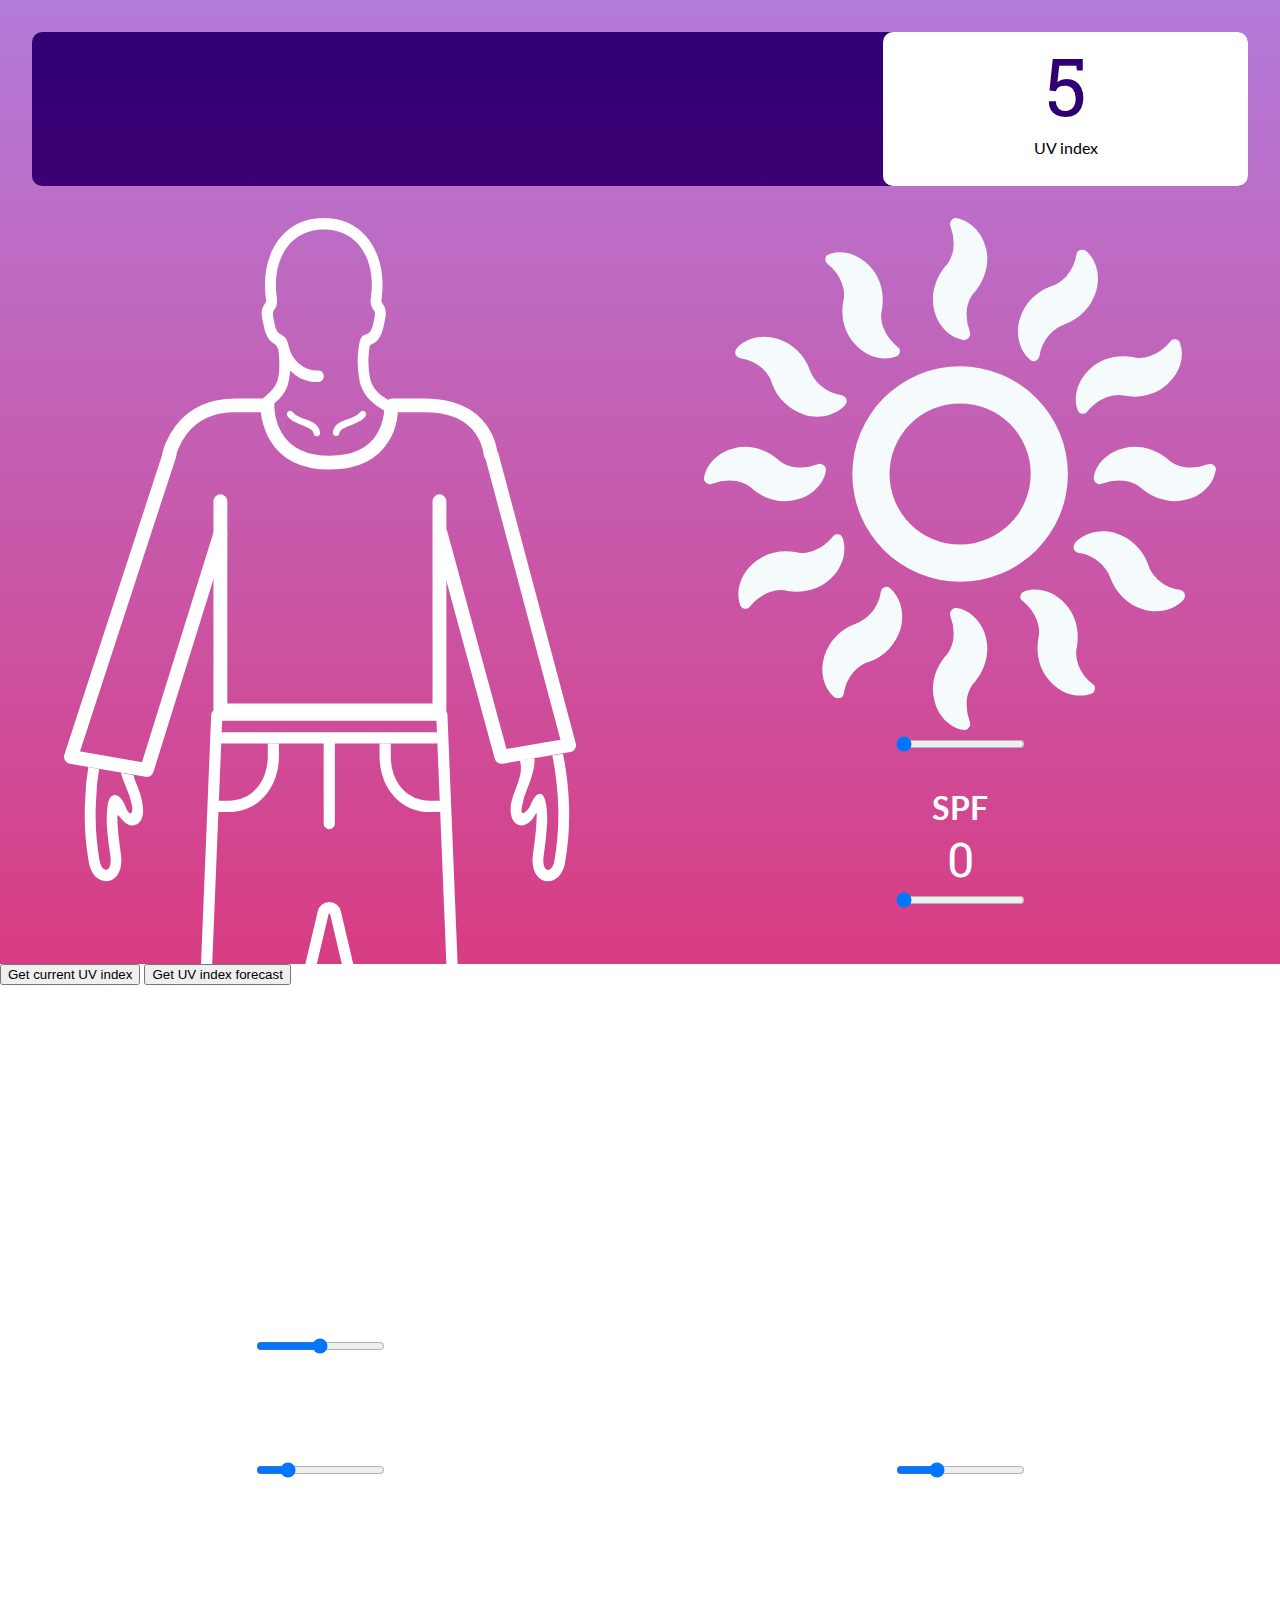
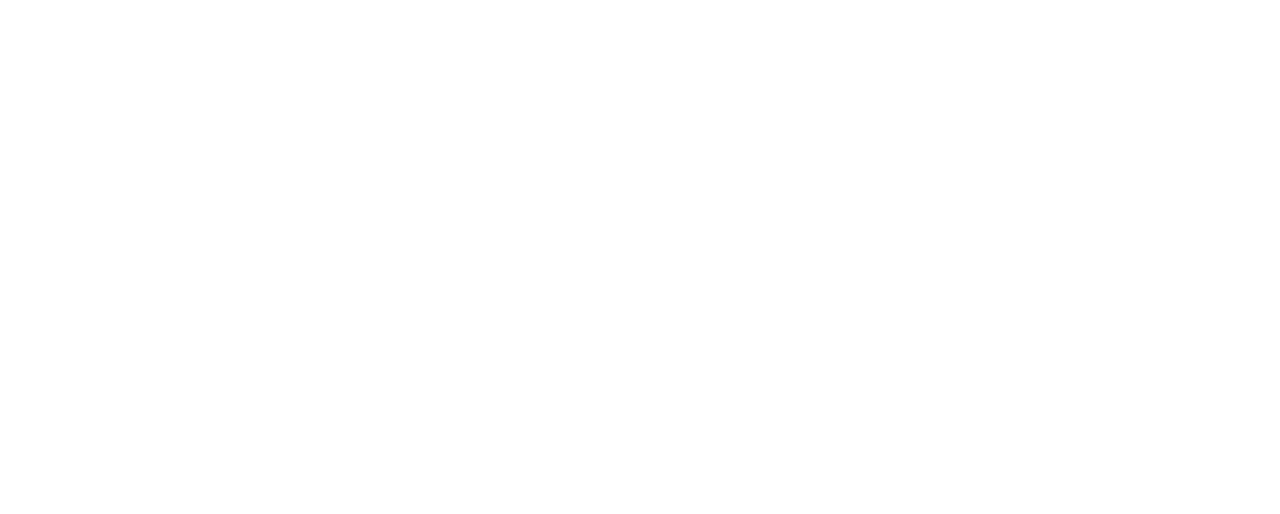
==== uv.html @ f2b28195 "first range slider functionality." ====
<!DOCTYPE html>
<html>
<head>
	<title>UV test</title>
	<link href="https://fonts.googleapis.com/css2?family=Lato&display=swap" rel="stylesheet">
	<link href="https://fonts.googleapis.com/css2?family=Roboto+Slab:wght@700&display=swap" rel="stylesheet">
	<link rel="stylesheet" type="text/css" href="Assets/Css/style.css">
</head>
<body>
	<main class="uv-app">
		<div class="block block-uv">
			<div class="uv-index">
				<div class="uv-index-forecast">
					<canvas id="uv-chart" class="uv-chart"></canvas>
				</div>
				<div class="uv-index-now">
					<p class="uv-index-now_number number">5</p>	
					<p class="uv-index-now_label">UV index</p>
				</div>	
			</div>		
		</div>
		<div class="block block-factors">
			<div class="factor factor-clothes">
				<img src="Assets/Images/dude.svg">
				<input type="range" min="0" max="10" value="5" class="slider clothes-slider" id="clothes-slider">
			</div>
			<div class="factor factor-cloud-coverage">
				<img src="./Assets/Images/sun.svg">
				<input type="range" min="0" max="10" value="0" class="slider cloud-coverage-slider" id="cloud-coverage-slider">
			</div>
			<div class="factor factor-age">
				<p class="label factor-age_label">AGE</p>
				<p class="factor-age_number number">22</p>
				<input type="range" min="1" max="99" value="22" class="slider age-slider" id="age-slider">
			</div>
			<div class="factor factor-spf">
				<p class="label factor-spf_label">SPF</p>
				<p class="factor-spf_number number">0</p>
				<input type="range" min="0" max="60" value="0" class="slider spf-slider" id="spf-slider">
			</div>
			<div class="factor factor-bmi">
				<p class="label factor-bmi_label">BMI</p>
				<p class="factor-bmi_number number">22</p>
				<input type="range" min="10" max="50" value="22" class="slider bmi-slider" id="bmi-slider">
			</div>
		</div>
		<div class="block block-time">
				<canvas id="time-chart"></canvas>
		</div>
	</main>
	
	<button id="get-current">Get current UV index</button>
	<button id="get-forecast">Get UV index forecast</button>

	<script src="Assets/Js/chart.js"></script>
	<script src="Assets/Js/actions.js"></script>
<!-- 
 To Do:
 - change colors in uv index forecast
 	- line needs to be purple
 	- line needs to be purple pink (v2)
 	- text needs to be white
 - padding in uv index forecast
 - grid column gap should be set. Elements are touching eachother now
 - Call API and then save forecast to  localstorage
 - Get current UV index by selecting it from forecast
 - Make first edition of AMOUNTS graph
 	- Lots of todo's here that are hard to plan ahead for now
 - All the svg interactive stuff
 - All the calculations
 - Move project to react when ready to start working on sliders
  -->
</body>
</html>
---- Assets/Css/style.css ----
/* Style v 0.1 */

/* Resets */
ul[class], ol[class] {padding: 0; list-style: none; }
body, h1, h2, h3, h4, p, ul[class], ol[class], li, figure, figcaption, blockquote, dl, dd {margin: 0; }

/* Resets */
:root {
	--number-font: 'Roboto Slab', serif;
	--label-font: 'Lato', sans-serif;
	--accent-color: #2f0074;
}

/* Fonts */
.number { 
	font-family: 'Roboto Slab', serif;
}

/* * * * * * * * * * * * * * * * * * * */
/* Layout                              */
/* * * * * * * * * * * * * * * * * * * */
.uv-app { 
	display: grid; 
	grid-template-rows: 1fr 1fr 1fr; 
	grid-row-gap: 2em;
	padding: 2em; 
	background-image: linear-gradient(#b37bda, #d83d83); 
	height: 100vh;
}

/* * * * * * * * * * * * * * * * * * * */
/* Factors                             */
/* * * * * * * * * * * * * * * * * * * */

/* Factors layout */
.block-factors { 
	display: grid; 
	grid-template-columns: calc(50% - 2em) calc(50% - 2em); 
	grid-template-rows: 1fr 1fr 1fr;
	grid-column-gap: 4em;
	text-align: center;
}

/* Spf */
.factor-spf {
	grid-row: 2 / 3;
	grid-column: 2 / 3;
}

.factor-spf_label {
	font-family: var(--label-font);
	color: #fff;
	font-size: 2em;
	font-weight: bold;
}

.factor-spf_number {
	font-family: var(--number-font);
	color: #fff;
	font-size: 3em;
}

/* Age */
.factor-age {
	grid-row: 3 / 4;
	grid-column: 1 / 2;
}

.factor-age_label {
	font-family: var(--label-font);
	color: #fff;
	font-size: 2em;
	font-weight: bold;
}

.factor-age_number {
	font-family: var(--number-font);
	color: #fff;
	font-size: 3em;
}

/* Bmi */
.factor-bmi {
	grid-row: 3 / 4;
	grid-column: 2 / 3;
}

.factor-bmi_label {
	font-family: var(--label-font);
	color: #fff;
	font-size: 2em;
	font-weight: bold;
}

.factor-bmi_number {
	font-family: var(--number-font);
	color: #fff;
	font-size: 3em;
}

/* Clothes */
.factor-clothes {
	grid-column: 1 / 2;
	grid-row: 1 / 3;
	padding: 0 2em;
}

/* Sun */
.factor-cloud-coverage {
	grid-row: 1 / 2;
	padding: 0 2em;
}



/* * * * * * * * * * * * * * * * * * * */
/* UV Index                            */
/* * * * * * * * * * * * * * * * * * * */

/* UV Index layout */
.uv-index {
	display: grid;
	grid-template-columns: 70% 30%;
	background-color: black;
	border-radius: 10px;
	background-image: linear-gradient(#2f0074, #3e0074); 
}

/* UV Index forecast */
.uv-index-forecast { 
	position: relative;
}

/* UV Index now */
.uv-index-now {
	background-color: #fff;
	border-radius: 10px;
	text-align: center;
}

.uv-index-now_number {
	font-size: 5em;
	color: var(--accent-color);
}

.uv-index-now_label {
	font-family: var(--label-font);
}
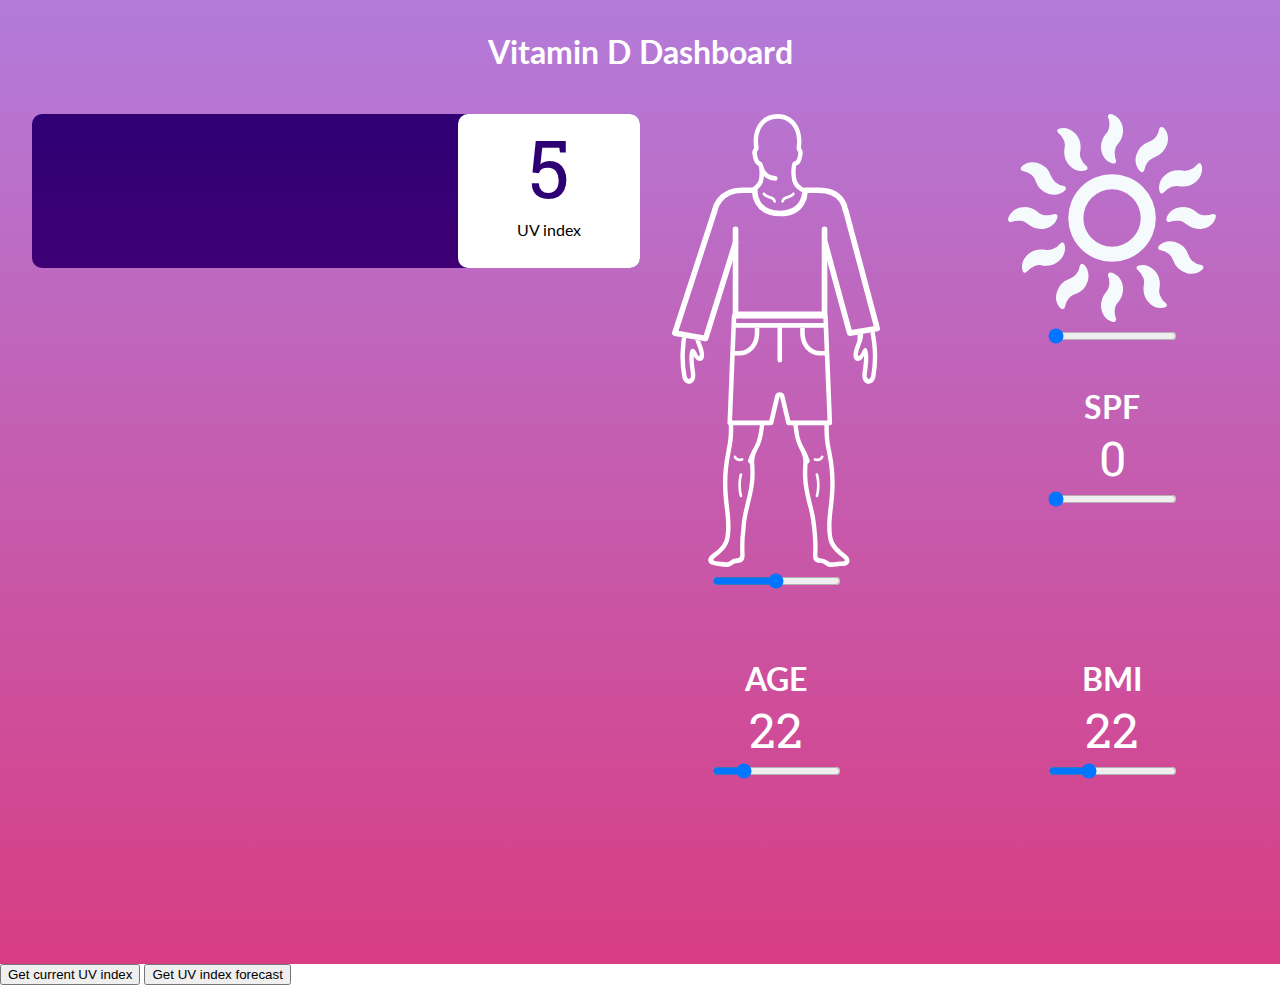
==== commit cef9873e: "more sliders working and some styling fixes" ====
--- a/uv.html
+++ b/uv.html
@@ -8,6 +8,7 @@
 </head>
 <body>
 	<main class="uv-app">
+		<h1 class="app-header">Vitamin D Dashboard</h1>
 		<div class="block block-uv">
 			<div class="uv-index">
 				<div class="uv-index-forecast">
@@ -56,19 +57,7 @@
 	<script src="Assets/Js/actions.js"></script>
 <!-- 
  To Do:
- - change colors in uv index forecast
- 	- line needs to be purple
- 	- line needs to be purple pink (v2)
- 	- text needs to be white
- - padding in uv index forecast
- - grid column gap should be set. Elements are touching eachother now
- - Call API and then save forecast to  localstorage
- - Get current UV index by selecting it from forecast
- - Make first edition of AMOUNTS graph
- 	- Lots of todo's here that are hard to plan ahead for now
- - All the svg interactive stuff
- - All the calculations
- - Move project to react when ready to start working on sliders
+	- fix the way things scale for phones and desktop sizes
   -->
 </body>
 </html>--- a/Assets/Css/style.css
+++ b/Assets/Css/style.css
@@ -17,6 +17,17 @@
 }
 
 /* * * * * * * * * * * * * * * * * * * */
+/* Header                              */
+/* * * * * * * * * * * * * * * * * * * */
+.app-header {
+	font-family: var(--label-font);
+	color: #fff;
+	font-size: 2em;
+	text-align: center;
+}
+
+
+/* * * * * * * * * * * * * * * * * * * */
 /* Layout                              */
 /* * * * * * * * * * * * * * * * * * * */
 .uv-app { 
@@ -27,6 +38,7 @@
 	background-image: linear-gradient(#b37bda, #d83d83); 
 	height: 100vh;
 }
+
 
 /* * * * * * * * * * * * * * * * * * * */
 /* Factors                             */
@@ -112,7 +124,6 @@
 }
 
 
-
 /* * * * * * * * * * * * * * * * * * * */
 /* UV Index                            */
 /* * * * * * * * * * * * * * * * * * * */
@@ -145,4 +156,20 @@
 
 .uv-index-now_label {
 	font-family: var(--label-font);
+}
+
+
+/* * * * * * * * * * * * * * * * * * * */
+/* Screen sizes                        */
+/* * * * * * * * * * * * * * * * * * * */
+@media(min-width:980px){
+	.uv-app {
+		grid-template-columns: 1fr 1fr;
+		grid-template-rows: 50px 1fr 1fr;
+	}
+
+	.app-header { grid-column: 1 / 3; grid-row: 1 / 2; }
+	.block-uv { grid-column: 1 / 2; grid-row: 2 / 3; }
+	.block-time { grid-column: 1 / 2; grid-row: 3 / 4; }
+	.block-factors { grid-column: 2 / 3; grid-row: 2 / 4; }
 }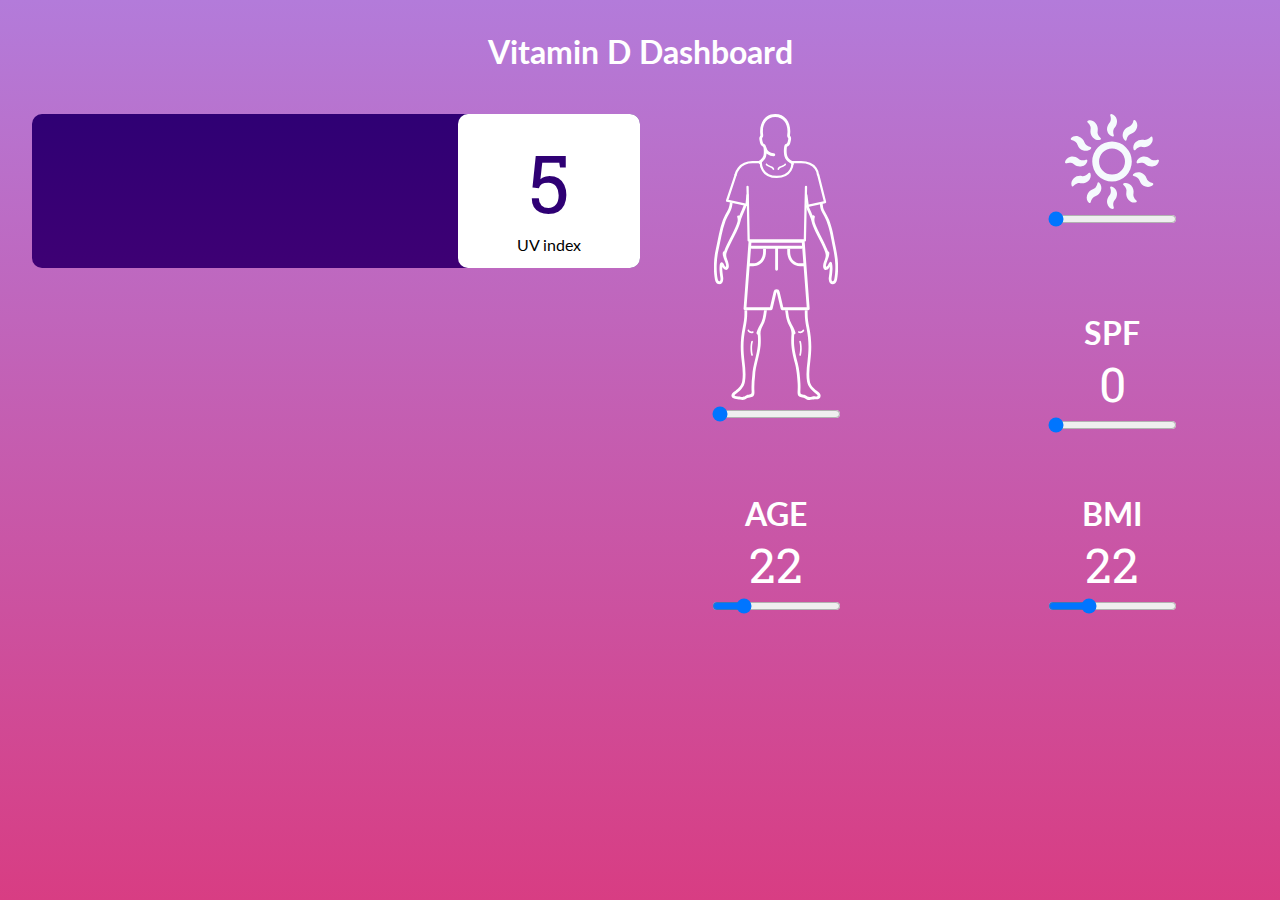
==== commit dc8c65ef: "working sliders and better responsivity" ====
--- a/uv.html
+++ b/uv.html
@@ -22,12 +22,19 @@
 		</div>
 		<div class="block block-factors">
 			<div class="factor factor-clothes">
-				<img src="Assets/Images/dude.svg">
-				<input type="range" min="0" max="10" value="5" class="slider clothes-slider" id="clothes-slider">
+				<img class="clothes clothes-placeholder" src="Assets/Images/clothes-1.svg">
+				<img class="clothes clothes-1" src="Assets/Images/clothes-1.svg">
+				<img class="clothes clothes-2" src="Assets/Images/clothes-2.svg">
+				<img class="clothes clothes-3 active" src="Assets/Images/clothes-3.svg">
+				<img class="clothes clothes-4" src="Assets/Images/clothes-4.svg">
+				<img class="clothes clothes-5" src="Assets/Images/clothes-5.svg">
+				<input type="range" min="1" max="5" value="1" class="slider clothes-slider" id="clothes-slider">
 			</div>
-			<div class="factor factor-cloud-coverage">
-				<img src="./Assets/Images/sun.svg">
-				<input type="range" min="0" max="10" value="0" class="slider cloud-coverage-slider" id="cloud-coverage-slider">
+			<div class="factor factor-cloud-coverage cloud-coverage-0">
+				<img id="sun" class="sun" src="./Assets/Images/sun.svg">
+				<img id="cloud1" class="cloud cloud1" src="./Assets/Images/cloud.svg">
+				<img id="cloud2" class="cloud cloud2" src="./Assets/Images/cloud.svg">
+				<input type="range" min="1" max="5" value="0" class="slider cloud-coverage-slider" id="cloud-coverage-slider">
 			</div>
 			<div class="factor factor-age">
 				<p class="label factor-age_label">AGE</p>
@@ -49,15 +56,14 @@
 				<canvas id="time-chart"></canvas>
 		</div>
 	</main>
-	
-	<button id="get-current">Get current UV index</button>
-	<button id="get-forecast">Get UV index forecast</button>
 
 	<script src="Assets/Js/chart.js"></script>
 	<script src="Assets/Js/actions.js"></script>
 <!-- 
  To Do:
 	- fix the way things scale for phones and desktop sizes
+	- make clouds work
+	- make clothes work
   -->
 </body>
 </html>--- a/Assets/Css/style.css
+++ b/Assets/Css/style.css
@@ -32,11 +32,13 @@
 /* * * * * * * * * * * * * * * * * * * */
 .uv-app { 
 	display: grid; 
-	grid-template-rows: 1fr 1fr 1fr; 
+	grid-template-rows: 3em 1fr 1fr 1fr; 
 	grid-row-gap: 2em;
-	padding: 2em; 
+	padding: 2em;
+    grid-template-columns: calc(100vw - 4em);
 	background-image: linear-gradient(#b37bda, #d83d83); 
-	height: 100vh;
+	height: calc(100vh - 4em);
+	overflow-x: hidden;
 }
 
 
@@ -48,9 +50,14 @@
 .block-factors { 
 	display: grid; 
 	grid-template-columns: calc(50% - 2em) calc(50% - 2em); 
-	grid-template-rows: 1fr 1fr 1fr;
+	grid-template-rows: minmax(10vh, 15vh) minmax(10vh, 13vh) minmax(10vh, 13vh);
 	grid-column-gap: 4em;
+	grid-row-gap: 1em;
 	text-align: center;
+}
+
+.slider {
+	max-width: 20vw;
 }
 
 /* Spf */
@@ -72,6 +79,109 @@
 	font-size: 3em;
 }
 
+/* Cloud coverage */
+.factor-cloud-coverage {
+	display: flex;
+    flex-direction: column;
+	position: relative;
+	grid-row: 1 / 2;
+	align-items: center;
+}
+
+.cloud1 {
+	position: absolute;
+	width: 50%;
+	left: calc(0px - 50%);
+	top: 20%;
+	opacity: 0;
+	transition: all 1s cubic-bezier(0, 0.2, 0.5, 1);
+}
+
+.cloud2 {
+	position: absolute;
+	width: 50%;
+	right: calc(0px - 50%);
+	top: 50%;
+	opacity: 0;
+	transition: all 1s cubic-bezier(0, 0.2, 0.5, 1);
+}
+
+.sun {
+	top: 0;
+	max-width: 70%;
+	max-height: 70%;
+	position: relative;
+	transition: all 1s cubic-bezier(0, 0.2, 0.5, 1);
+}
+
+.cloud-coverage-2 .cloud1 {
+	left: calc(0px - 40%);
+	opacity: 0.2;
+}
+
+.cloud-coverage-2 .cloud2 {
+	right: calc(0px - 40%);
+	top: 40%;
+	opacity: 0.2;
+}
+
+.cloud-coverage-2 .sun {
+	transform: rotate(5deg) scale(0.95);
+}
+
+.cloud-coverage-3 .cloud1 {
+	left: calc(0px - 20%);
+	opacity: 0.6;
+	width: 60%;
+}
+
+.cloud-coverage-3 .cloud2 {
+	right: calc(0px - 20%);
+	top: 25%;
+	opacity: 0.6;
+	width: 60%;
+}
+
+.cloud-coverage-3 .sun {
+	transform: rotate(10deg) scale(0.90);
+}
+
+.cloud-coverage-4 .cloud1 {
+	left: calc(0px - 10%);
+	opacity: 0.8;
+	top: 2%;
+	width: 65%;
+}
+
+.cloud-coverage-4 .cloud2 {
+	right: calc(0px - 10%);
+	opacity: 0.8;
+	top: 30%;
+	width: 65%;
+}
+
+.cloud-coverage-4 .sun {
+	transform: rotate(15deg) scale(0.85);
+}
+
+.cloud-coverage-5 .cloud1 {
+	left: 0;
+	top: -4%;
+	opacity: 1;
+	width: 70%;
+}
+
+.cloud-coverage-5 .cloud2 {
+	right: 0;
+	top: 20%;
+	opacity: 1;
+	width: 70%;
+}
+
+.cloud-coverage-5 .sun {
+	transform: rotate(20deg) scale(0.80);
+}
+
 /* Age */
 .factor-age {
 	grid-row: 3 / 4;
@@ -112,15 +222,27 @@
 
 /* Clothes */
 .factor-clothes {
+	position: relative;
 	grid-column: 1 / 2;
 	grid-row: 1 / 3;
 	padding: 0 2em;
 }
 
-/* Sun */
-.factor-cloud-coverage {
-	grid-row: 1 / 2;
-	padding: 0 2em;
+.clothes { 
+	position: absolute; 
+	top: 0;
+	left: 0;
+	width: 100%;
+	height: calc(100% - 30px);
+	opacity: 0; 
+}
+
+.clothes.active { 
+	opacity: 1; 
+}
+
+.clothes-placeholder {
+	position: relative;
 }
 
 
@@ -144,6 +266,9 @@
 
 /* UV Index now */
 .uv-index-now {
+	display: flex;
+	flex-direction: column;
+	justify-content: center;
 	background-color: #fff;
 	border-radius: 10px;
 	text-align: center;
@@ -162,7 +287,8 @@
 /* * * * * * * * * * * * * * * * * * * */
 /* Screen sizes                        */
 /* * * * * * * * * * * * * * * * * * * */
-@media(min-width:980px){
+
+@media(min-width:992px){
 	.uv-app {
 		grid-template-columns: 1fr 1fr;
 		grid-template-rows: 50px 1fr 1fr;
@@ -171,5 +297,20 @@
 	.app-header { grid-column: 1 / 3; grid-row: 1 / 2; }
 	.block-uv { grid-column: 1 / 2; grid-row: 2 / 3; }
 	.block-time { grid-column: 1 / 2; grid-row: 3 / 4; }
-	.block-factors { grid-column: 2 / 3; grid-row: 2 / 4; }
-}+	.block-factors { grid-column: 2 / 3; grid-row: 2 / 4; grid-row-gap: 4em; }
+}
+
+@media(min-width:640px) and (max-width: 992px) {
+	.app-header { grid-column: 1 / 3; grid-row: 1 / 2; }
+	.uv-app { grid-template-rows: 3em 1fr 1fr; grid-template-columns: calc(50vw - 2em) calc(50vw - 2em); grid-column-gap: 4em; }
+	.block-uv { grid-column: 1 / 2; grid-row: 2 / 3; }
+	.block-time { grid-column: 2 / 3; grid-row: 2 / 3; }
+	.block-factors { grid-column: 1 / 3; grid-row: 3 / 4; grid-template-columns: 1fr 1fr 1fr; grid-template-rows: 1fr 1fr; }
+	.factor-bmi { grid-row: 2 / 3; grid-column: 3 / 4; }
+	.factor-age { grid-row: 1 / 2; grid-column: 3 / 4; } 
+	.uv-index-now_number { font-size: 4em; }
+}
+
+@media(max-width:520px) {
+	.uv-index-now_number { font-size: 4em; }
+}
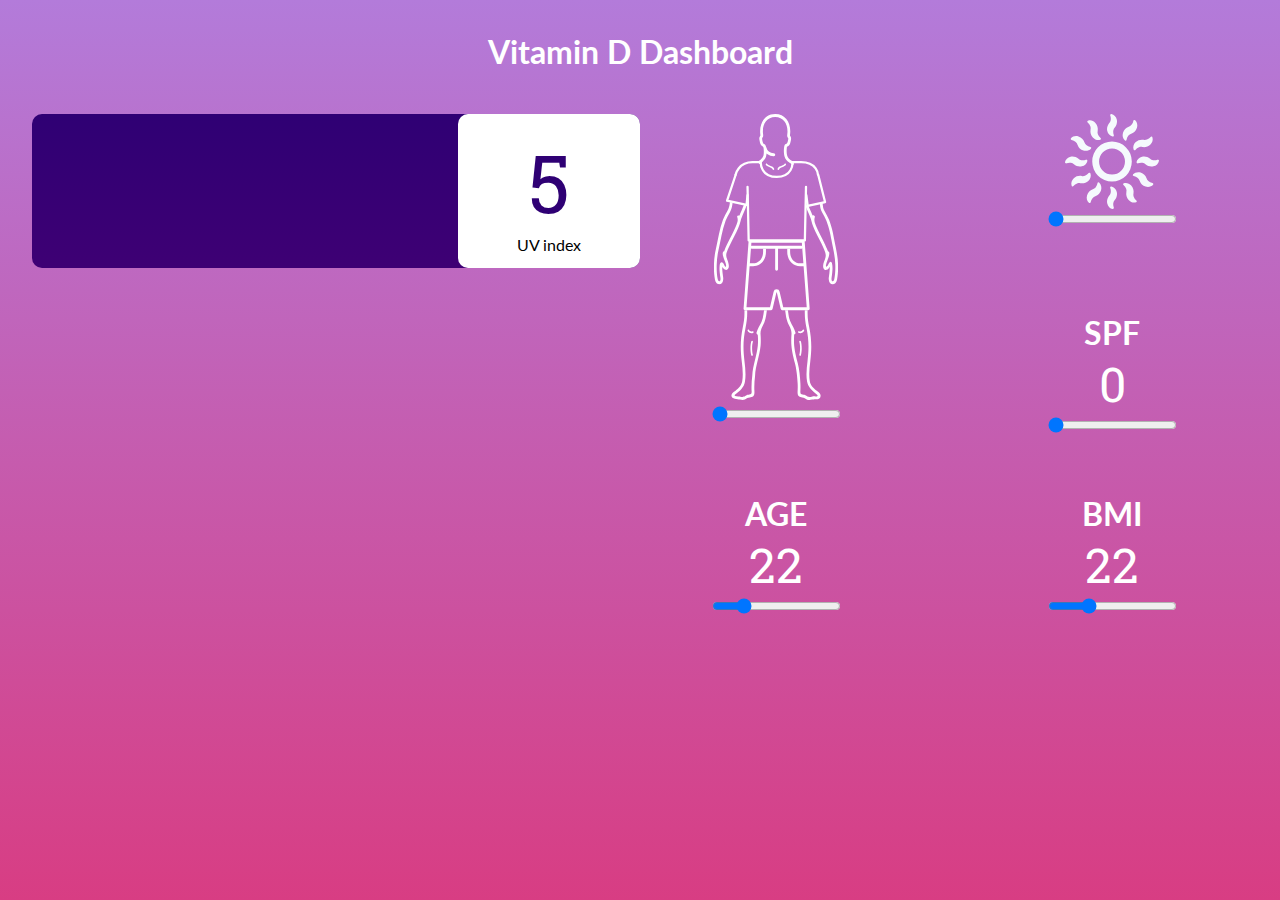
==== commit daf1b3b0: "better responsiveness" ====
--- a/uv.html
+++ b/uv.html
@@ -5,6 +5,7 @@
 	<link href="https://fonts.googleapis.com/css2?family=Lato&display=swap" rel="stylesheet">
 	<link href="https://fonts.googleapis.com/css2?family=Roboto+Slab:wght@700&display=swap" rel="stylesheet">
 	<link rel="stylesheet" type="text/css" href="Assets/Css/style.css">
+	<meta name="viewport" content="initial-scale=1.0, minimum-scale=1.0" />
 </head>
 <body>
 	<main class="uv-app">
--- a/Assets/Css/style.css
+++ b/Assets/Css/style.css
@@ -302,7 +302,7 @@
 
 @media(min-width:640px) and (max-width: 992px) {
 	.app-header { grid-column: 1 / 3; grid-row: 1 / 2; }
-	.uv-app { grid-template-rows: 3em 1fr 1fr; grid-template-columns: calc(50vw - 2em) calc(50vw - 2em); grid-column-gap: 4em; }
+	.uv-app { grid-template-rows: 3em 30vh 1fr; grid-template-columns: calc(50vw - 2em) calc(50vw - 2em); grid-column-gap: 4em; }
 	.block-uv { grid-column: 1 / 2; grid-row: 2 / 3; }
 	.block-time { grid-column: 2 / 3; grid-row: 2 / 3; }
 	.block-factors { grid-column: 1 / 3; grid-row: 3 / 4; grid-template-columns: 1fr 1fr 1fr; grid-template-rows: 1fr 1fr; }
@@ -311,6 +311,21 @@
 	.uv-index-now_number { font-size: 4em; }
 }
 
-@media(max-width:520px) {
+@media(min-width:440px) and (max-width: 640px) {	
+	.block-factors { grid-template-columns: 1fr 1fr 1fr; grid-template-rows: 1fr 1fr; grid-column-gap: 1em; }
+	.factor-bmi { grid-row: 2 / 3; grid-column: 3 / 4; }
+	.factor-age { grid-row: 1 / 2; grid-column: 3 / 4; } 
 	.uv-index-now_number { font-size: 4em; }
 }
+
+@media(max-width:440px) {
+	.uv-app { grid-template-rows: 1em 1fr 1fr 1fr; grid-row-gap: 1em; padding: 1em 2em; }
+	.app-header,
+	.factor-age_label,
+	.factor-bmi_label,
+	.factor-spf_label { font-size: 1.2em; }
+	.factor-age_number,
+	.factor-bmi_number,
+	.factor-spf_number { font-size: 1.2em; }
+	.uv-index-now_number { font-size: 4em; }
+}
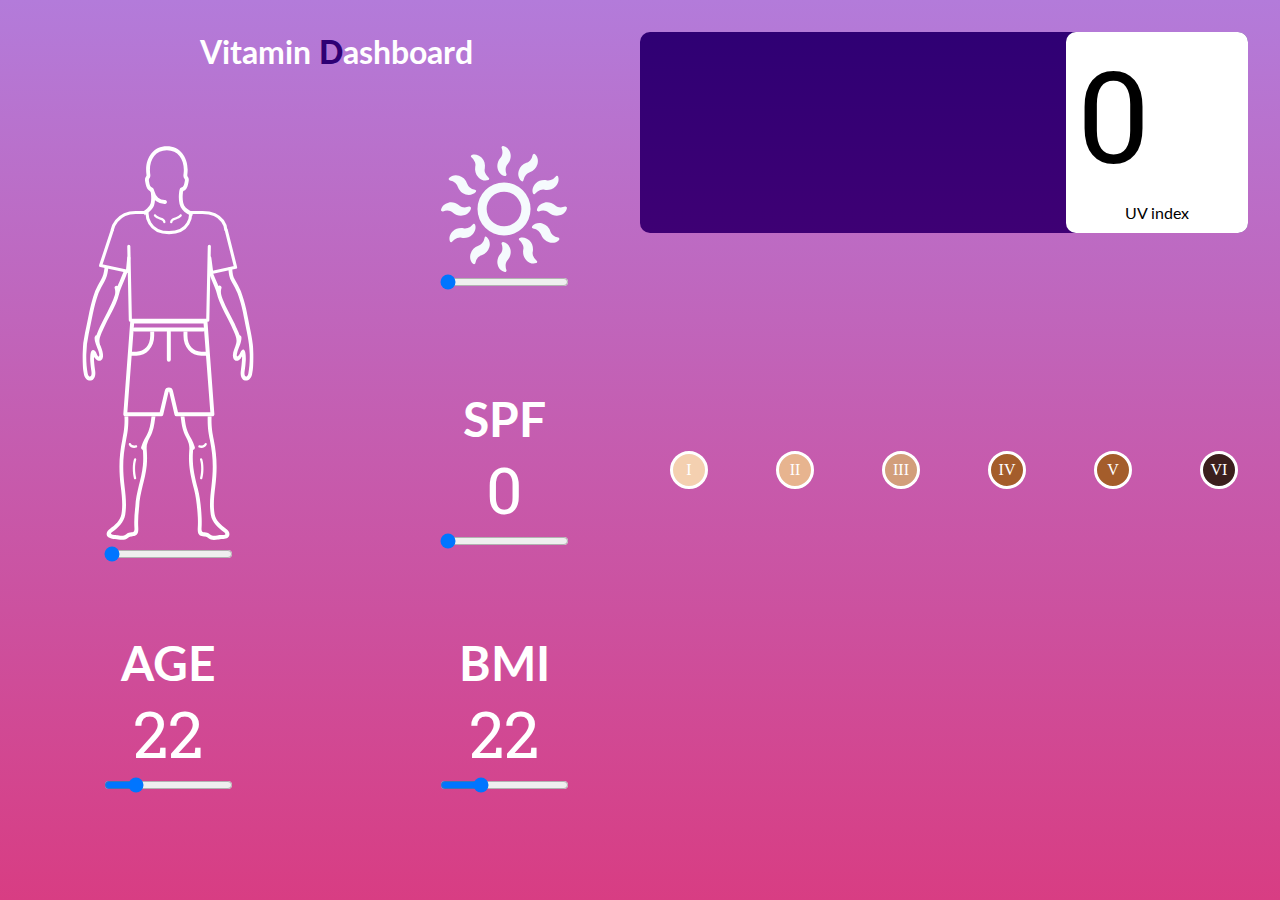
==== commit a61c575d: "included manifest" ====
--- a/uv.html
+++ b/uv.html
@@ -6,17 +6,21 @@
 	<link href="https://fonts.googleapis.com/css2?family=Roboto+Slab:wght@700&display=swap" rel="stylesheet">
 	<link rel="stylesheet" type="text/css" href="Assets/Css/style.css">
 	<meta name="viewport" content="initial-scale=1.0, minimum-scale=1.0" />
+	<meta name="theme-color" content="#c262b7"/>
+	<link rel="manifest" href="manifest.json">
 </head>
 <body>
 	<main class="uv-app">
-		<h1 class="app-header">Vitamin D Dashboard</h1>
+		<h1 class="app-header">Vitamin <strong class="d">D</strong>ashboard</h1>
 		<div class="block block-uv">
 			<div class="uv-index">
 				<div class="uv-index-forecast">
 					<canvas id="uv-chart" class="uv-chart"></canvas>
 				</div>
 				<div class="uv-index-now">
-					<p class="uv-index-now_number number">5</p>	
+					<svg viewBox="0 0 20 20">
+						<text class="uv-index-now_number number" x="0" y="15">0</text>
+					</svg>
 					<p class="uv-index-now_label">UV index</p>
 				</div>	
 			</div>		
@@ -54,7 +58,15 @@
 			</div>
 		</div>
 		<div class="block block-time">
-				<canvas id="time-chart"></canvas>
+			<canvas id="time-chart"></canvas>
+			<ul class="skin-types">
+				<li class="skin-type skin-type-1">I</li>
+				<li class="skin-type skin-type-2">II</li>
+				<li class="skin-type skin-type-3">III</li>
+				<li class="skin-type skin-type-4">IV</li>
+				<li class="skin-type skin-type-5">V</li>
+				<li class="skin-type skin-type-6">VI</li>
+			</ul>
 		</div>
 	</main>
 
--- a/Assets/Css/style.css
+++ b/Assets/Css/style.css
@@ -26,13 +26,17 @@
 	text-align: center;
 }
 
+.d {
+	color: #2e0074;
+}
+
 
 /* * * * * * * * * * * * * * * * * * * */
 /* Layout                              */
 /* * * * * * * * * * * * * * * * * * * */
 .uv-app { 
 	display: grid; 
-	grid-template-rows: 3em 1fr 1fr 1fr; 
+	grid-template-rows: 2em auto 1fr 1fr; 
 	grid-row-gap: 2em;
 	padding: 2em;
     grid-template-columns: calc(100vw - 4em);
@@ -90,8 +94,8 @@
 
 .cloud1 {
 	position: absolute;
-	width: 50%;
-	left: calc(0px - 50%);
+	width: 35%;
+	left: calc(0px - 25%);
 	top: 20%;
 	opacity: 0;
 	transition: all 1s cubic-bezier(0, 0.2, 0.5, 1);
@@ -99,8 +103,8 @@
 
 .cloud2 {
 	position: absolute;
-	width: 50%;
-	right: calc(0px - 50%);
+	width: 35%;
+	right: calc(0px - 25%);
 	top: 50%;
 	opacity: 0;
 	transition: all 1s cubic-bezier(0, 0.2, 0.5, 1);
@@ -115,12 +119,12 @@
 }
 
 .cloud-coverage-2 .cloud1 {
-	left: calc(0px - 40%);
+	left: calc(0px - 7%);
 	opacity: 0.2;
 }
 
 .cloud-coverage-2 .cloud2 {
-	right: calc(0px - 40%);
+	right: calc(0px - 7%);
 	top: 40%;
 	opacity: 0.2;
 }
@@ -130,16 +134,16 @@
 }
 
 .cloud-coverage-3 .cloud1 {
-	left: calc(0px - 20%);
+	left: calc(0px - 5%);
 	opacity: 0.6;
-	width: 60%;
+	width: 45%;
 }
 
 .cloud-coverage-3 .cloud2 {
-	right: calc(0px - 20%);
+	right: calc(0px - 5%);
 	top: 25%;
 	opacity: 0.6;
-	width: 60%;
+	width: 45%;
 }
 
 .cloud-coverage-3 .sun {
@@ -147,17 +151,17 @@
 }
 
 .cloud-coverage-4 .cloud1 {
-	left: calc(0px - 10%);
+	left: calc(0px - 4%);
 	opacity: 0.8;
 	top: 2%;
-	width: 65%;
+	width: 50%;
 }
 
 .cloud-coverage-4 .cloud2 {
-	right: calc(0px - 10%);
+	right: calc(0px - 4%);
 	opacity: 0.8;
 	top: 30%;
-	width: 65%;
+	width: 50%;
 }
 
 .cloud-coverage-4 .sun {
@@ -168,14 +172,14 @@
 	left: 0;
 	top: -4%;
 	opacity: 1;
-	width: 70%;
+	width: 55%;
 }
 
 .cloud-coverage-5 .cloud2 {
 	right: 0;
 	top: 20%;
 	opacity: 1;
-	width: 70%;
+	width: 55%;
 }
 
 .cloud-coverage-5 .sun {
@@ -267,6 +271,7 @@
 /* UV Index now */
 .uv-index-now {
 	display: flex;
+	padding: 0.7em;
 	flex-direction: column;
 	justify-content: center;
 	background-color: #fff;
@@ -275,13 +280,41 @@
 }
 
 .uv-index-now_number {
-	font-size: 5em;
 	color: var(--accent-color);
 }
 
 .uv-index-now_label {
 	font-family: var(--label-font);
 }
+
+
+/* * * * * * * * * * * * * * * * * * * */
+/* Skin Types                          */
+/* * * * * * * * * * * * * * * * * * * */
+ul.skin-types { 
+	display: flex;
+	justify-content: space-between;
+	padding-left: 30px;
+	padding-right: 10px;
+}
+
+.skin-type {
+	display: flex;
+	justify-content: center;
+	align-items: center;
+	border: solid #fff 3px;
+	border-radius: 100%;
+	width: 2em;
+	height: 2em;
+	color: #fff;
+}
+
+.skin-type-1 { background-color: #f4d0b0; }
+.skin-type-2 { background-color: #e7b48f; }
+.skin-type-3 { background-color: #d29e7b; }
+.skin-type-4 { background-color: #a45d2b; }
+.skin-type-5 { background-color: #a45d2b; }
+.skin-type-6 { background-color: #3b1f1d; }
 
 
 /* * * * * * * * * * * * * * * * * * * */
@@ -290,36 +323,46 @@
 
 @media(min-width:992px){
 	.uv-app {
-		grid-template-columns: 1fr 1fr;
-		grid-template-rows: 50px 1fr 1fr;
+		grid-template-columns: calc(50vw - 2em) calc(50vw - 2em);
+		grid-template-rows: 50px auto 1fr;
+		grid-row-gap: 4em;
 	}
 
-	.app-header { grid-column: 1 / 3; grid-row: 1 / 2; }
-	.block-uv { grid-column: 1 / 2; grid-row: 2 / 3; }
-	.block-time { grid-column: 1 / 2; grid-row: 3 / 4; }
-	.block-factors { grid-column: 2 / 3; grid-row: 2 / 4; grid-row-gap: 4em; }
+	.app-header { grid-column: 1 / 2; grid-row: 1 / 2; }
+	.block-uv { grid-column: 2 / 3; grid-row: 1 / 3; }
+	.block-time { grid-column: 2 / 3; grid-row: 3 / 4; }
+	.block-factors { grid-column: 1 / 2; grid-row: 2 / 4; grid-row-gap: 4em; grid-template-rows: minmax(10vh, 20vh) minmax(10vh, 20vh) minmax(10vh, 20vh); }
 }
 
 @media(min-width:640px) and (max-width: 992px) {
 	.app-header { grid-column: 1 / 3; grid-row: 1 / 2; }
-	.uv-app { grid-template-rows: 3em 30vh 1fr; grid-template-columns: calc(50vw - 2em) calc(50vw - 2em); grid-column-gap: 4em; }
+	.uv-app { grid-template-rows: 3em auto auto;
+	grid-template-columns: calc(50vw - 4em) calc(50vw - 0em);
+	grid-column-gap: 2em; }
 	.block-uv { grid-column: 1 / 2; grid-row: 2 / 3; }
 	.block-time { grid-column: 2 / 3; grid-row: 2 / 3; }
 	.block-factors { grid-column: 1 / 3; grid-row: 3 / 4; grid-template-columns: 1fr 1fr 1fr; grid-template-rows: 1fr 1fr; }
 	.factor-bmi { grid-row: 2 / 3; grid-column: 3 / 4; }
 	.factor-age { grid-row: 1 / 2; grid-column: 3 / 4; } 
-	.uv-index-now_number { font-size: 4em; }
+}
+
+@media(min-width:640px) {
+	.factor-age_label,
+	.factor-bmi_label,
+	.factor-spf_label { font-size: 3em; }
+	.factor-age_number,
+	.factor-bmi_number,
+	.factor-spf_number { font-size: 4em; }
 }
 
 @media(min-width:440px) and (max-width: 640px) {	
 	.block-factors { grid-template-columns: 1fr 1fr 1fr; grid-template-rows: 1fr 1fr; grid-column-gap: 1em; }
 	.factor-bmi { grid-row: 2 / 3; grid-column: 3 / 4; }
 	.factor-age { grid-row: 1 / 2; grid-column: 3 / 4; } 
-	.uv-index-now_number { font-size: 4em; }
 }
 
 @media(max-width:440px) {
-	.uv-app { grid-template-rows: 1em 1fr 1fr 1fr; grid-row-gap: 1em; padding: 1em 2em; }
+	.uv-app { grid-template-rows: 1em auto 1fr 1fr; grid-row-gap: 1em; padding: 1em 2em; }
 	.app-header,
 	.factor-age_label,
 	.factor-bmi_label,
@@ -327,5 +370,4 @@
 	.factor-age_number,
 	.factor-bmi_number,
 	.factor-spf_number { font-size: 1.2em; }
-	.uv-index-now_number { font-size: 4em; }
-}
+}
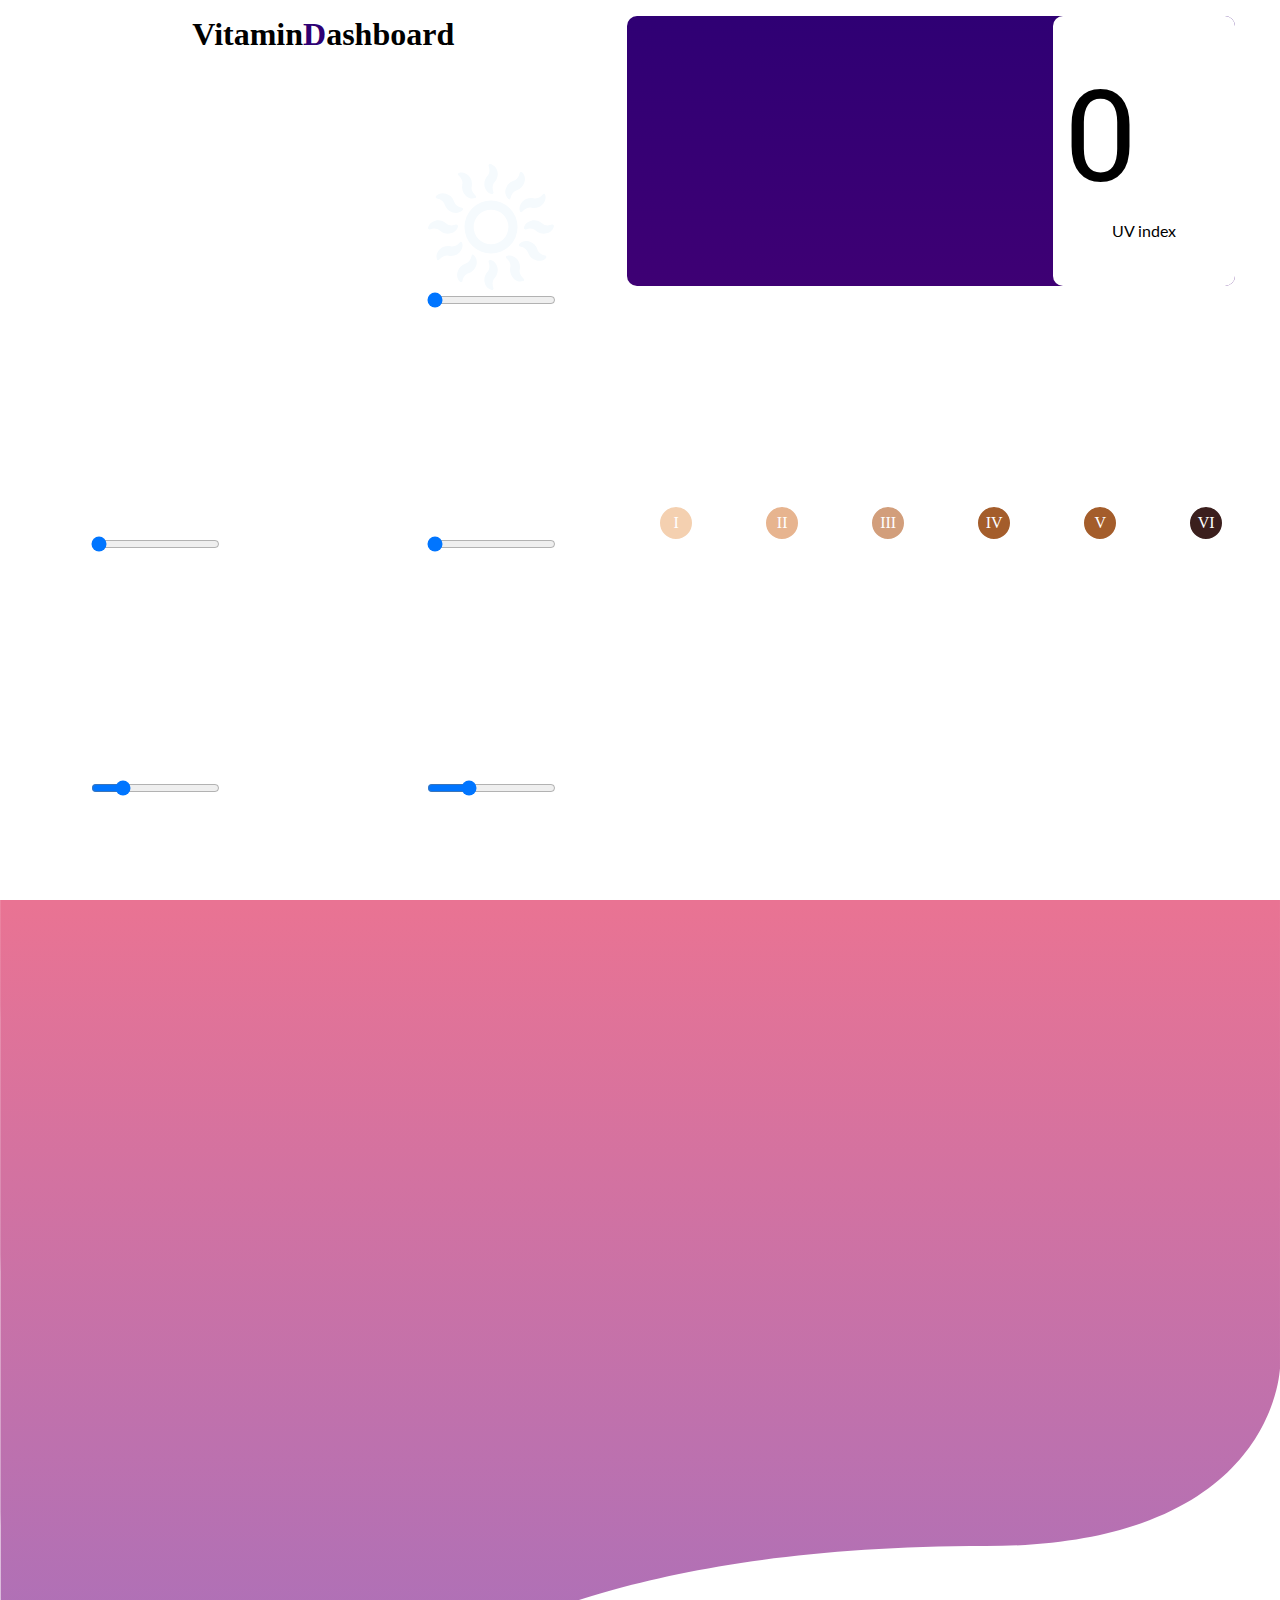
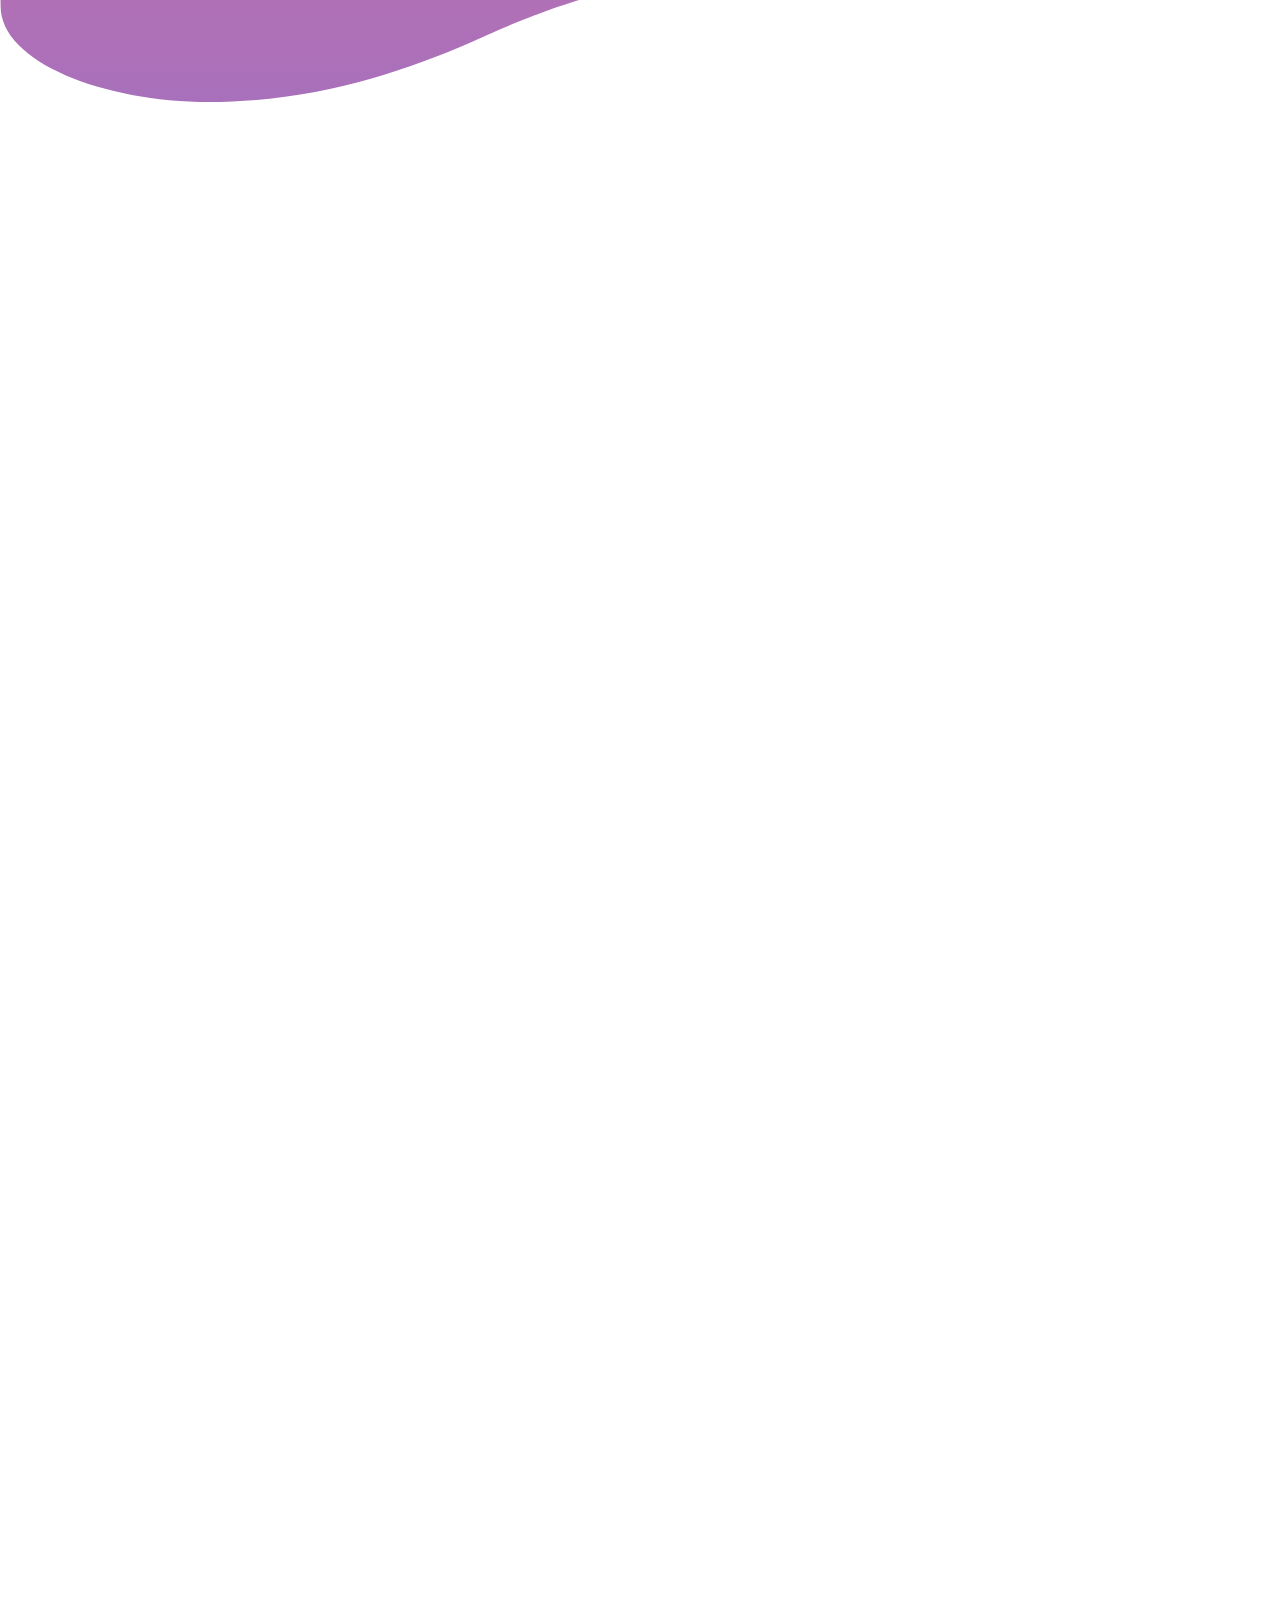
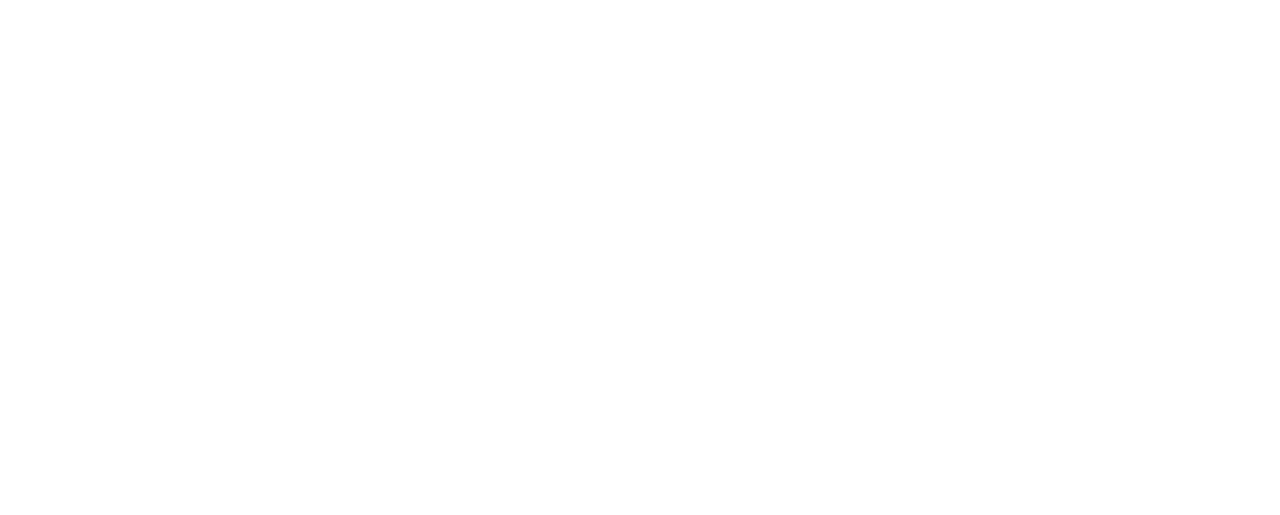
==== commit b70673ca: "login page setup and page transition styling" ====
--- a/uv.html
+++ b/uv.html
@@ -1,7 +1,9 @@
 <!DOCTYPE html>
 <html>
 <head>
-	<title>UV test</title>
+	<title>VitaminDashboard</title>
+	<link rel="icon" href="favicon.ico" type="image/x-icon" />  
+	<link rel="apple-touch-icon" href="Assets/Images/D-180.png">  
 	<link href="https://fonts.googleapis.com/css2?family=Lato&display=swap" rel="stylesheet">
 	<link href="https://fonts.googleapis.com/css2?family=Roboto+Slab:wght@700&display=swap" rel="stylesheet">
 	<link rel="stylesheet" type="text/css" href="Assets/Css/style.css">
@@ -69,6 +71,12 @@
 			</ul>
 		</div>
 	</main>
+	<svg id="blob-bg" data-name="layer1" viewBox="0 0 1124 2468">
+		<defs><style>.cls-1{fill:none;}.cls-2{clip-path:url(#clip-path);}.cls-3{fill:url(#color-gradient);}</style>
+			<clipPath id="clip-path"><rect class="cls-1" width="1124" height="2468"/></clipPath>
+			<linearGradient id="color-gradient" x1="567.3" y1="-351.76" x2="567.3" y2="-1197.12" gradientTransform="matrix(1, 0, 0, 0.83, -4.47, 997.61)" gradientUnits="userSpaceOnUse"><stop offset="0" stop-color="#a870bb"/><stop offset="1" stop-color="#e97393"/></linearGradient>
+		</defs><title>blob bg</title><g class="cls-2"><path class="cls-3" d="M.1,0,1124-.94l.2,408.61s0,159.64-258.57,159.68c-278.49,0-404,63.62-453.48,85-59.92,25.92-137,51.85-228.74,51.93S.56,669.42.52,620.19C.38,447.17.1,0,.1,0Z"/></g>
+	</svg>
 
 	<script src="Assets/Js/chart.js"></script>
 	<script src="Assets/Js/actions.js"></script>
--- a/Assets/Css/style.css
+++ b/Assets/Css/style.css
@@ -17,9 +17,23 @@
 }
 
 /* * * * * * * * * * * * * * * * * * * */
+/* Vars                                */
+/* * * * * * * * * * * * * * * * * * * */
+
+:root {	--uv-chart-height: 22vh; }
+:root {	--time-chart-height: 25vh; }
+
+/* * * * * * * * * * * * * * * * * * * */
 /* Header                              */
 /* * * * * * * * * * * * * * * * * * * */
+
 .app-header {
+	display: flex;
+	justify-content: center;
+	position: relative;
+}
+
+.app-header-title {
 	font-family: var(--label-font);
 	color: #fff;
 	font-size: 2em;
@@ -30,19 +44,116 @@
 	color: #2e0074;
 }
 
+.profile-button {
+	position: absolute;
+	top: 0;
+	right: 0;
+	width: 1.2em;
+	height: 1.2em;
+	padding: 0.5em;
+	border-radius: 100%;
+	background-color: #fff;
+}
+
+.profile-button:hover {
+	cursor: pointer;
+}
+
+.profile-button__image { 
+	width: 100%;
+}
 
 /* * * * * * * * * * * * * * * * * * * */
 /* Layout                              */
 /* * * * * * * * * * * * * * * * * * * */
 .uv-app { 
 	display: grid; 
-	grid-template-rows: 2em auto 1fr 1fr; 
+	grid-template-rows: auto auto 1fr; 
 	grid-row-gap: 2em;
-	padding: 2em;
-    grid-template-columns: calc(100vw - 4em);
-	background-image: linear-gradient(#b37bda, #d83d83); 
-	height: calc(100vh - 4em);
-	overflow-x: hidden;
+	padding: 1em 1.2em;
+    grid-template-columns: calc(100vw - 2.4em);
+	/* background-image: linear-gradient(#b37bda, #d83d83);  */
+	height: calc(100vh - 2em);
+	overflow: hidden;
+}
+
+.hidden {
+	display: none;
+}
+
+
+/* * * * * * * * * * * * * * * * * * * * */
+/* Background                            */
+/* * * * * * * * * * * * * * * * * * * * */
+
+.blob-bg {
+    height: 100vh;
+    overflow: hidden;
+    position: absolute;
+    z-index: -999;
+    width: 100vw;
+    top: 0;
+}
+
+
+/* * * * * * * * * * * * * * * * * * * * */
+/* Homepage to Account switch animations */
+/* * * * * * * * * * * * * * * * * * * * */
+
+.homepage .block-uv,
+.homepage .block-factors,
+.homepage .block-time {
+	opacity: 1;
+	transition: all 0.3s ease-out;
+}
+
+.homepage .block-signup {
+	opacity: 0;
+	transition: all 0.3s ease-out;
+}
+
+.homepage .blob-bg__image path {
+	animation: blob2 1.3s forwards;
+	transform-origin: 50% 50%;
+}
+
+@keyframes blob2 {
+	0% {
+	  d: path("M 90 210 C 90 180 90 150 90 150 C 300 150 330 150 390 150 C 390 150 390 180 390 210 C 390 240 380 260 350 270 C 320 280 290 270 270 260 C 240 250 230 280 210 290 C 180 310 130 300 110 280 C 90 270 90 240 90 210");
+	}
+  100% {
+    d: path("M 90 210 C 90 180 90 150 90 150 C 300 150 330 150 390 150 C 390 150 390 180 390 210 C 390 1240 390 1270 390 1270 C 330 1270 300 1270 300 1270 C 300 1270 180 1270 180 1270 C 180 1270 150 1270 90 1270 C 90 1270 90 240 90 210 ");
+  }
+}
+
+/* * * * * * * * * * * * * * * * * * * * */
+/* Account to Homepage switch animations */
+/* * * * * * * * * * * * * * * * * * * * */
+
+.account .block-uv,
+.account .block-factors,
+.account .block-time {
+	opacity: 0;
+	transition: all 0.3s ease-out;
+}
+
+.account .block-signup {
+	opacity: 1;
+	transition: all 0.3s ease-out;
+}
+
+.account .blob-bg__image path {
+	animation: blob1 0.5s forwards;
+	transform-origin: 50% 50%;
+}
+
+@keyframes blob1 {
+  0% {
+    d: path("M 90 210 C 90 180 90 150 90 150 C 300 150 330 150 390 150 C 390 150 390 180 390 210 C 390 1240 390 1270 390 1270 C 330 1270 300 1270 300 1270 C 300 1270 180 1270 180 1270 C 180 1270 150 1270 90 1270 C 90 1270 90 240 90 210 ");
+  }
+  100% {
+    d: path("M 90 210 C 90 180 90 150 90 150 C 300 150 330 150 390 150 C 390 150 390 180 390 210 C 390 240 380 260 350 270 C 320 280 290 270 270 260 C 240 250 230 280 210 290 C 180 310 130 300 110 280 C 90 270 90 240 90 210");
+  }
 }
 
 
@@ -60,6 +171,13 @@
 	text-align: center;
 }
 
+.factor {
+	display: flex;
+	flex-direction: column;
+	justify-content: flex-end;
+	align-items: center;
+}
+
 .slider {
 	max-width: 20vw;
 }
@@ -85,8 +203,6 @@
 
 /* Cloud coverage */
 .factor-cloud-coverage {
-	display: flex;
-    flex-direction: column;
 	position: relative;
 	grid-row: 1 / 2;
 	align-items: center;
@@ -229,7 +345,6 @@
 	position: relative;
 	grid-column: 1 / 2;
 	grid-row: 1 / 3;
-	padding: 0 2em;
 }
 
 .clothes { 
@@ -251,7 +366,15 @@
 
 
 /* * * * * * * * * * * * * * * * * * * */
-/* UV Index                            */
+/* Signup                              */
+/* * * * * * * * * * * * * * * * * * * */
+
+.block-signup {
+	grid-row: 2/3;
+}
+
+/* * * * * * * * * * * * * * * * * * * */
+/* Charts                              */
 /* * * * * * * * * * * * * * * * * * * */
 
 /* UV Index layout */
@@ -266,12 +389,14 @@
 /* UV Index forecast */
 .uv-index-forecast { 
 	position: relative;
+	height: var(--uv-chart-height);
 }
 
 /* UV Index now */
 .uv-index-now {
 	display: flex;
 	padding: 0.7em;
+	height: calc(var(--uv-chart-height) - 1.4em);
 	flex-direction: column;
 	justify-content: center;
 	background-color: #fff;
@@ -285,6 +410,12 @@
 
 .uv-index-now_label {
 	font-family: var(--label-font);
+}
+
+/* Exposure time chart */
+.chart-container {
+	width: calc(100vw - 3em);
+	height: var(--time-chart-height);
 }
 
 
@@ -321,23 +452,9 @@
 /* Screen sizes                        */
 /* * * * * * * * * * * * * * * * * * * */
 
-@media(min-width:992px){
-	.uv-app {
-		grid-template-columns: calc(50vw - 2em) calc(50vw - 2em);
-		grid-template-rows: 50px auto 1fr;
-		grid-row-gap: 4em;
-	}
-
-	.app-header { grid-column: 1 / 2; grid-row: 1 / 2; }
-	.block-uv { grid-column: 2 / 3; grid-row: 1 / 3; }
-	.block-time { grid-column: 2 / 3; grid-row: 3 / 4; }
-	.block-factors { grid-column: 1 / 2; grid-row: 2 / 4; grid-row-gap: 4em; grid-template-rows: minmax(10vh, 20vh) minmax(10vh, 20vh) minmax(10vh, 20vh); }
-}
-
 @media(min-width:640px) and (max-width: 992px) {
 	.app-header { grid-column: 1 / 3; grid-row: 1 / 2; }
-	.uv-app { grid-template-rows: 3em auto auto;
-	grid-template-columns: calc(50vw - 4em) calc(50vw - 0em);
+	.uv-app { grid-template-columns: calc(50vw - 4em) calc(50vw - 0em);
 	grid-column-gap: 2em; }
 	.block-uv { grid-column: 1 / 2; grid-row: 2 / 3; }
 	.block-time { grid-column: 2 / 3; grid-row: 2 / 3; }
@@ -353,21 +470,55 @@
 	.factor-age_number,
 	.factor-bmi_number,
 	.factor-spf_number { font-size: 4em; }
-}
-
-@media(min-width:440px) and (max-width: 640px) {	
-	.block-factors { grid-template-columns: 1fr 1fr 1fr; grid-template-rows: 1fr 1fr; grid-column-gap: 1em; }
+
+	.chart-container {
+		width: 100%;
+	}
+
+	:root {	--uv-chart-height: 25vh; }
+	:root {	--time-chart-height: calc(25vh - 37px); }
+}
+
+@media(min-width:360px) and (max-width: 640px) {	
+	.block-factors { 
+		grid-template-columns: 1fr 1fr 1fr; 
+		grid-template-rows: minmax(5em , 9vh) minmax(5em , 10vh); 
+		grid-column-gap: 1em; 
+		padding-top: 3px;
+	}
 	.factor-bmi { grid-row: 2 / 3; grid-column: 3 / 4; }
 	.factor-age { grid-row: 1 / 2; grid-column: 3 / 4; } 
-}
-
-@media(max-width:440px) {
-	.uv-app { grid-template-rows: 1em auto 1fr 1fr; grid-row-gap: 1em; padding: 1em 2em; }
-	.app-header,
 	.factor-age_label,
 	.factor-bmi_label,
-	.factor-spf_label { font-size: 1.2em; }
+	.factor-spf_label { font-size: 1.4em; }
 	.factor-age_number,
 	.factor-bmi_number,
-	.factor-spf_number { font-size: 1.2em; }
-}
+	.factor-spf_number { font-size: 1.7em; }
+}
+
+@media(max-width:640px) {
+	.uv-app { grid-template-rows: auto auto 1fr;  }
+	.app-header-title { font-size: 1.2em; font-weight: normal; }
+}
+
+@media(max-width:360px) {
+	.uv-app { grid-row-gap: 0.8em; padding: 0.6em 1.2em; height: calc(100vh - 1.2em); }
+}
+
+
+
+@media(min-width:992px){
+	.uv-app {
+		grid-template-columns: calc(50vw - 2em) calc(50vw - 2em);
+		grid-template-rows: 50px auto 1fr;
+		grid-row-gap: 4em;
+	}
+
+	.app-header { grid-column: 1 / 2; grid-row: 1 / 2; }
+	.block-uv { grid-column: 2 / 3; grid-row: 1 / 3; }
+	.block-time { grid-column: 2 / 3; grid-row: 3 / 4; }
+	.block-factors { grid-column: 1 / 2; grid-row: 2 / 4; grid-row-gap: 4em; grid-template-rows: minmax(10vh, 20vh) minmax(10vh, 20vh) minmax(10vh, 20vh); }
+
+	:root {	--uv-chart-height: 30vh; }
+	:root {	--time-chart-height: calc(50vh - 37px); }
+}